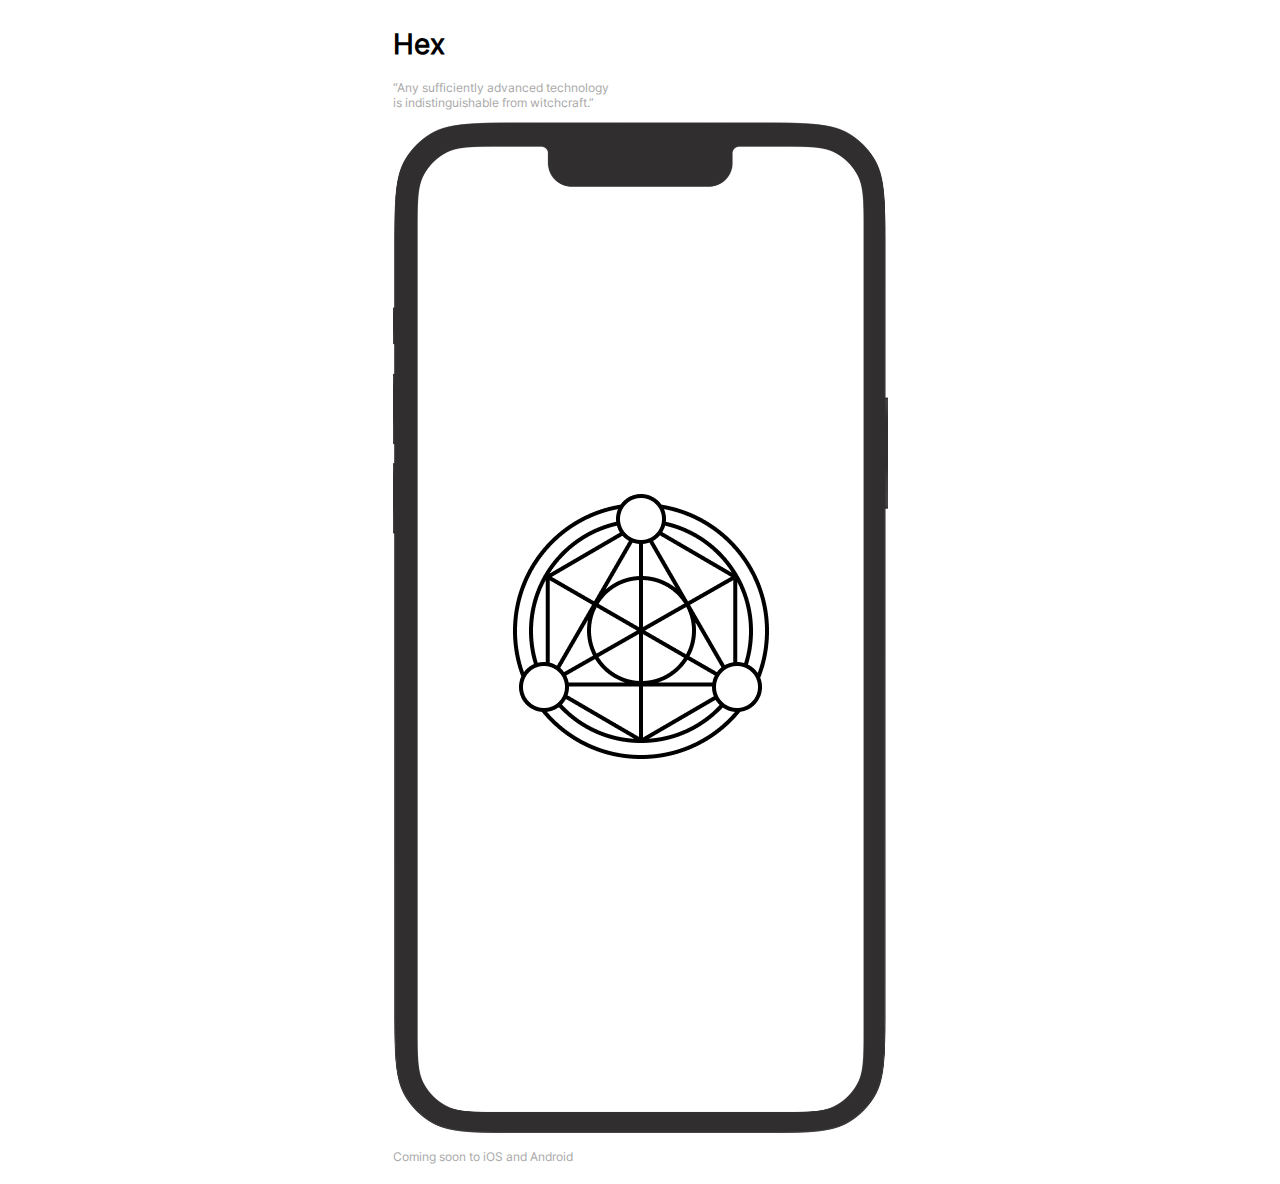
==== index.html @ e7a3de2e "Create first draft of static landing page" ====
<!DOCTYPE html>
<html>
  <head>
    <style>
    @font-face {
      font-family: Inter;
      src: url(inter.ttf);
    }
    .body {
      display: flex;
      justify-content: center;
      align-items: center;
    }
    .center {
      display: inline-block;
    }
    h1 {
      font-family: 'Inter', sans-serif;
      font-size: 1.75em;
    }
    p {
      font-family: 'Inter', sans-serif;
      font-size: 0.75em;
      color: #A8A8A8;
    }
    </style>
  </head>
  <div class="body">
    <div class="center">
      <h1>Hex</h1>
      <p>“Any sufficiently advanced technology<br>is indistinguishable from witchcraft.”</p>
      <img src="hex.jpg" />
      <p>Coming soon to iOS and Android</p>
    </div>
  </div>
</html>
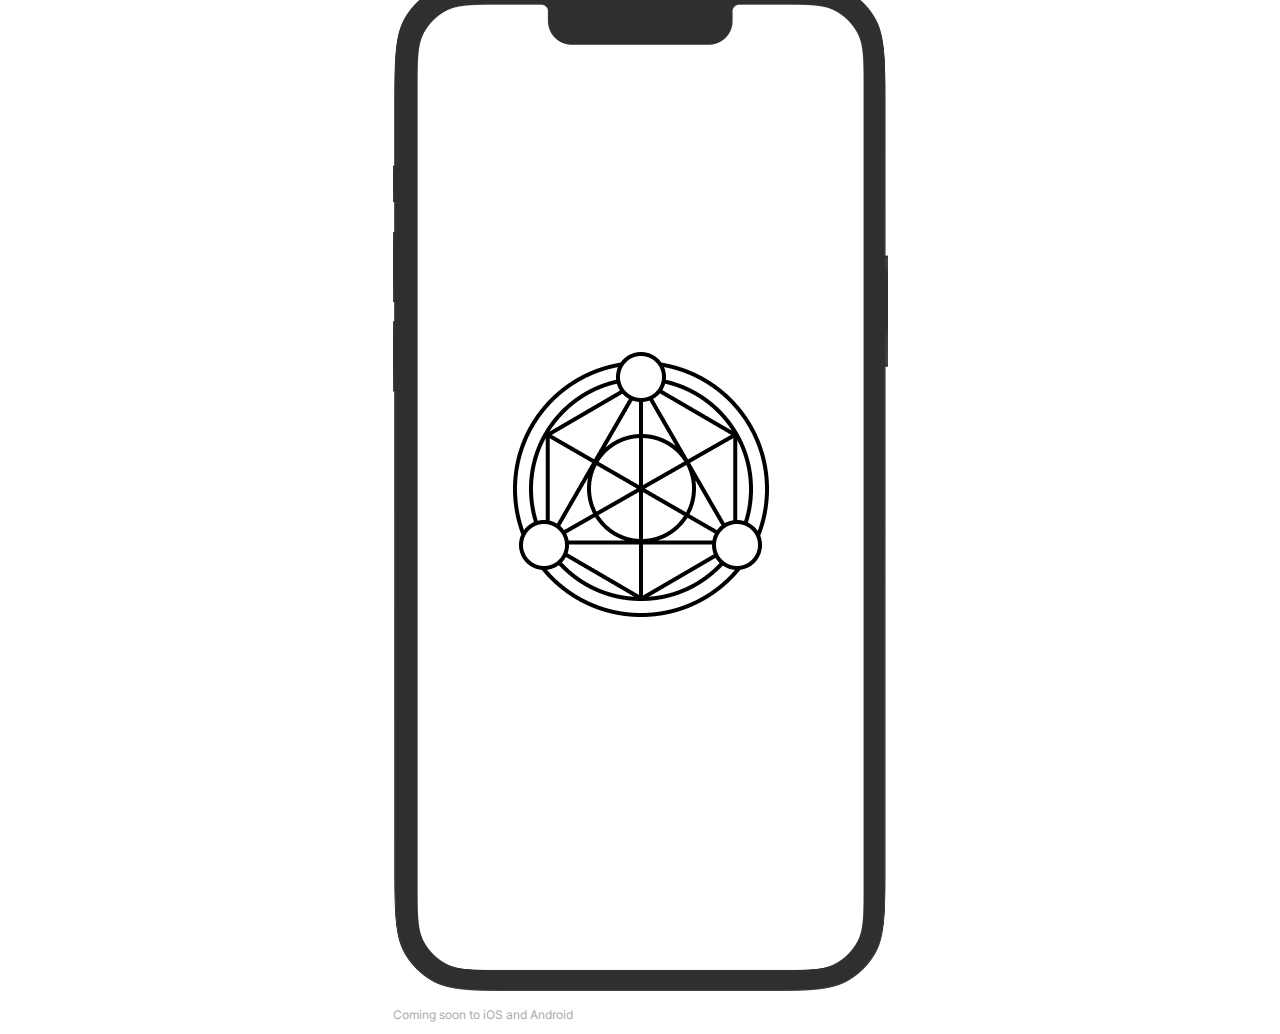
==== commit bc2ea09b: "Vertically center div" ====
--- a/index.html
+++ b/index.html
@@ -6,13 +6,12 @@
       font-family: Inter;
       src: url(inter.ttf);
     }
-    .body {
+    body {
+      margin: 0;
+      height: 100vh;
       display: flex;
       justify-content: center;
       align-items: center;
-    }
-    .center {
-      display: inline-block;
     }
     h1 {
       font-family: 'Inter', sans-serif;
@@ -23,14 +22,17 @@
       font-size: 0.75em;
       color: #A8A8A8;
     }
+    .center {
+      display: inline-block;
+    }
     </style>
   </head>
-  <div class="body">
+  <body>
     <div class="center">
       <h1>Hex</h1>
       <p>“Any sufficiently advanced technology<br>is indistinguishable from witchcraft.”</p>
       <img src="hex.jpg" />
       <p>Coming soon to iOS and Android</p>
     </div>
-  </div>
+  </body>
 </html>
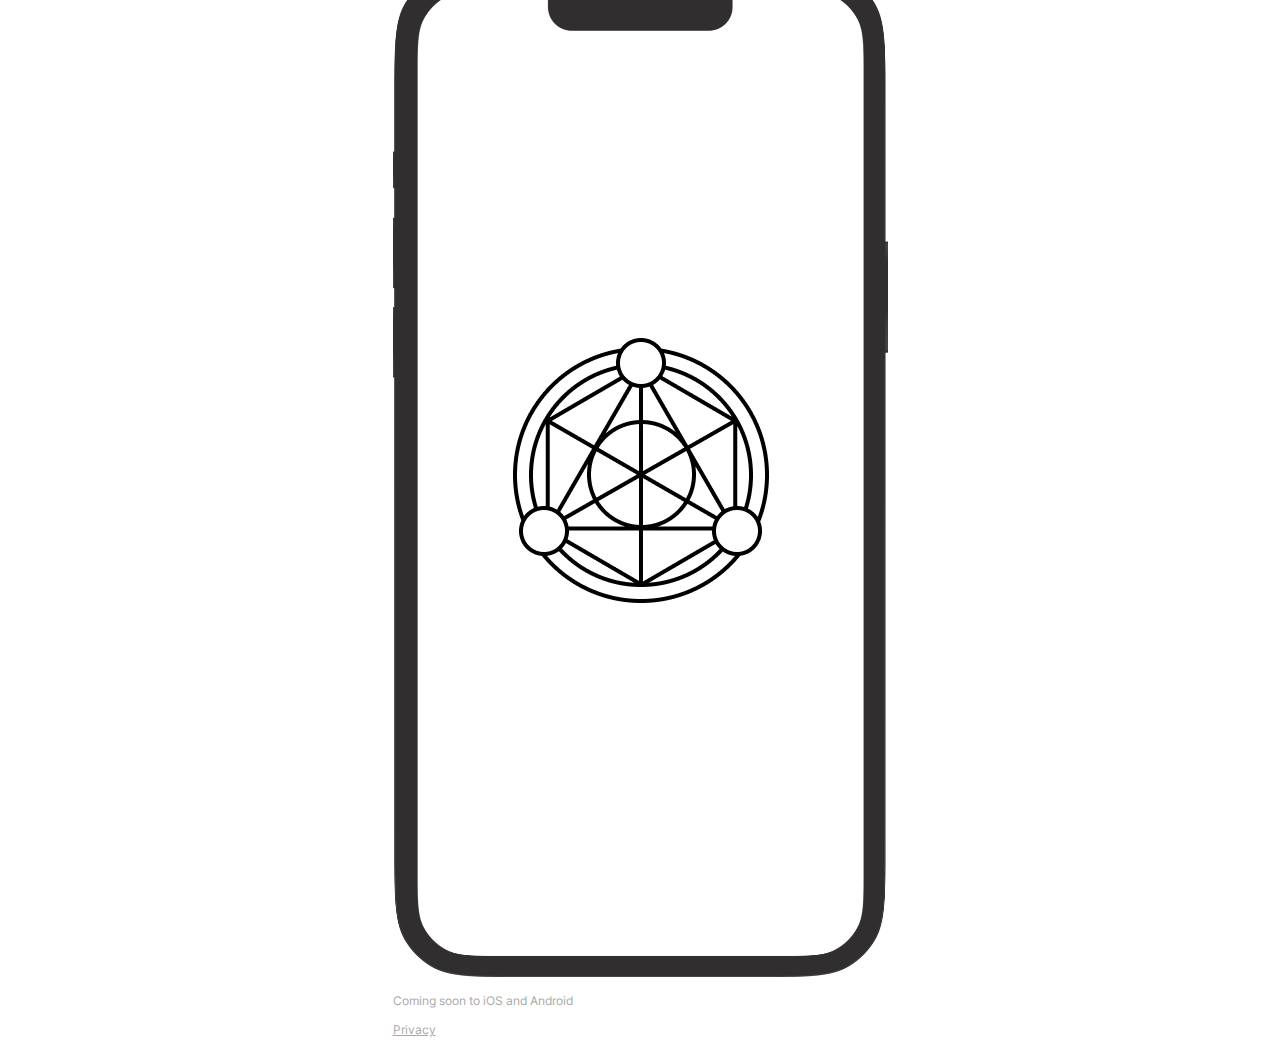
==== commit d9de113d: "Add privacy policy for the mobile app" ====
--- a/index.html
+++ b/index.html
@@ -22,6 +22,11 @@
       font-size: 0.75em;
       color: #A8A8A8;
     }
+    a {
+      font-family: 'Inter', sans-serif;
+      font-size: 0.75em;
+      color: #A8A8A8;
+    }
     .center {
       display: inline-block;
     }
@@ -33,6 +38,7 @@
       <p>“Any sufficiently advanced technology<br>is indistinguishable from witchcraft.”</p>
       <img src="hex.jpg" />
       <p>Coming soon to iOS and Android</p>
+      <a href="privacy.html">Privacy</p>
     </div>
   </body>
 </html>
